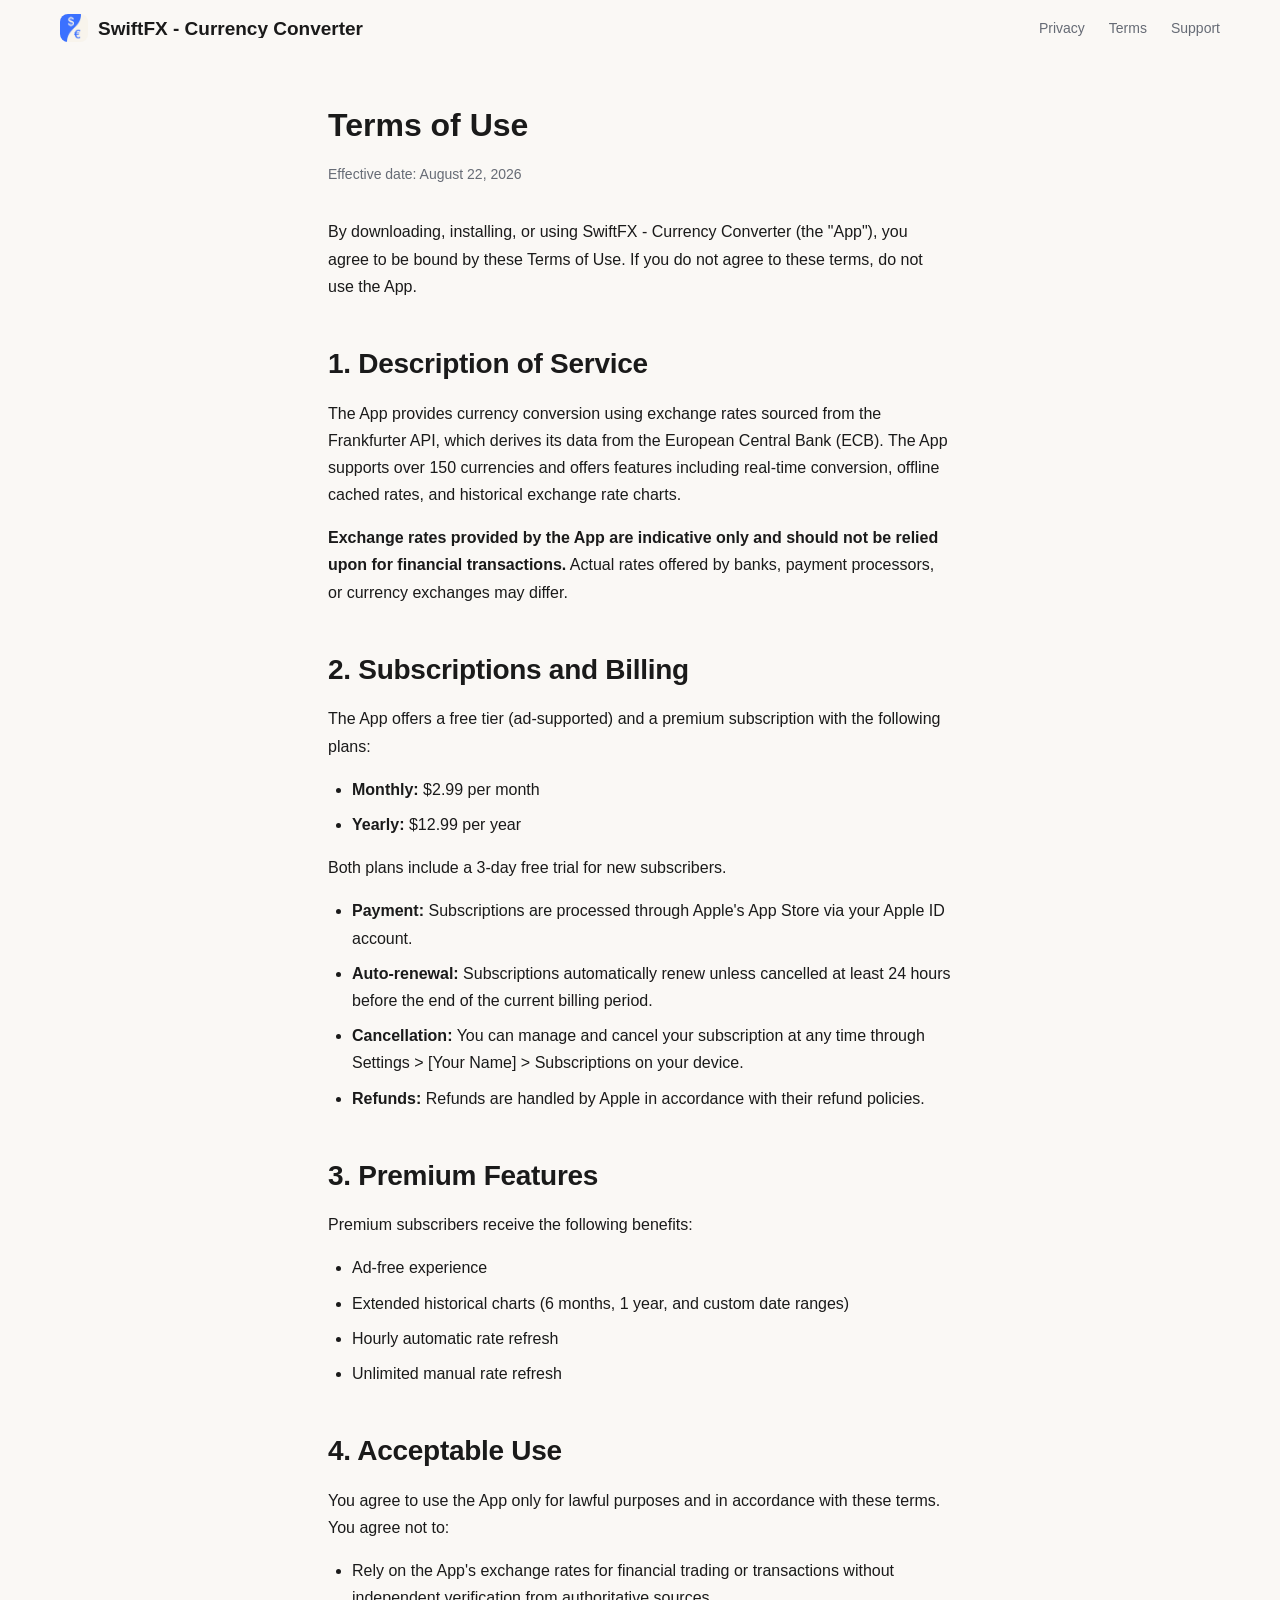
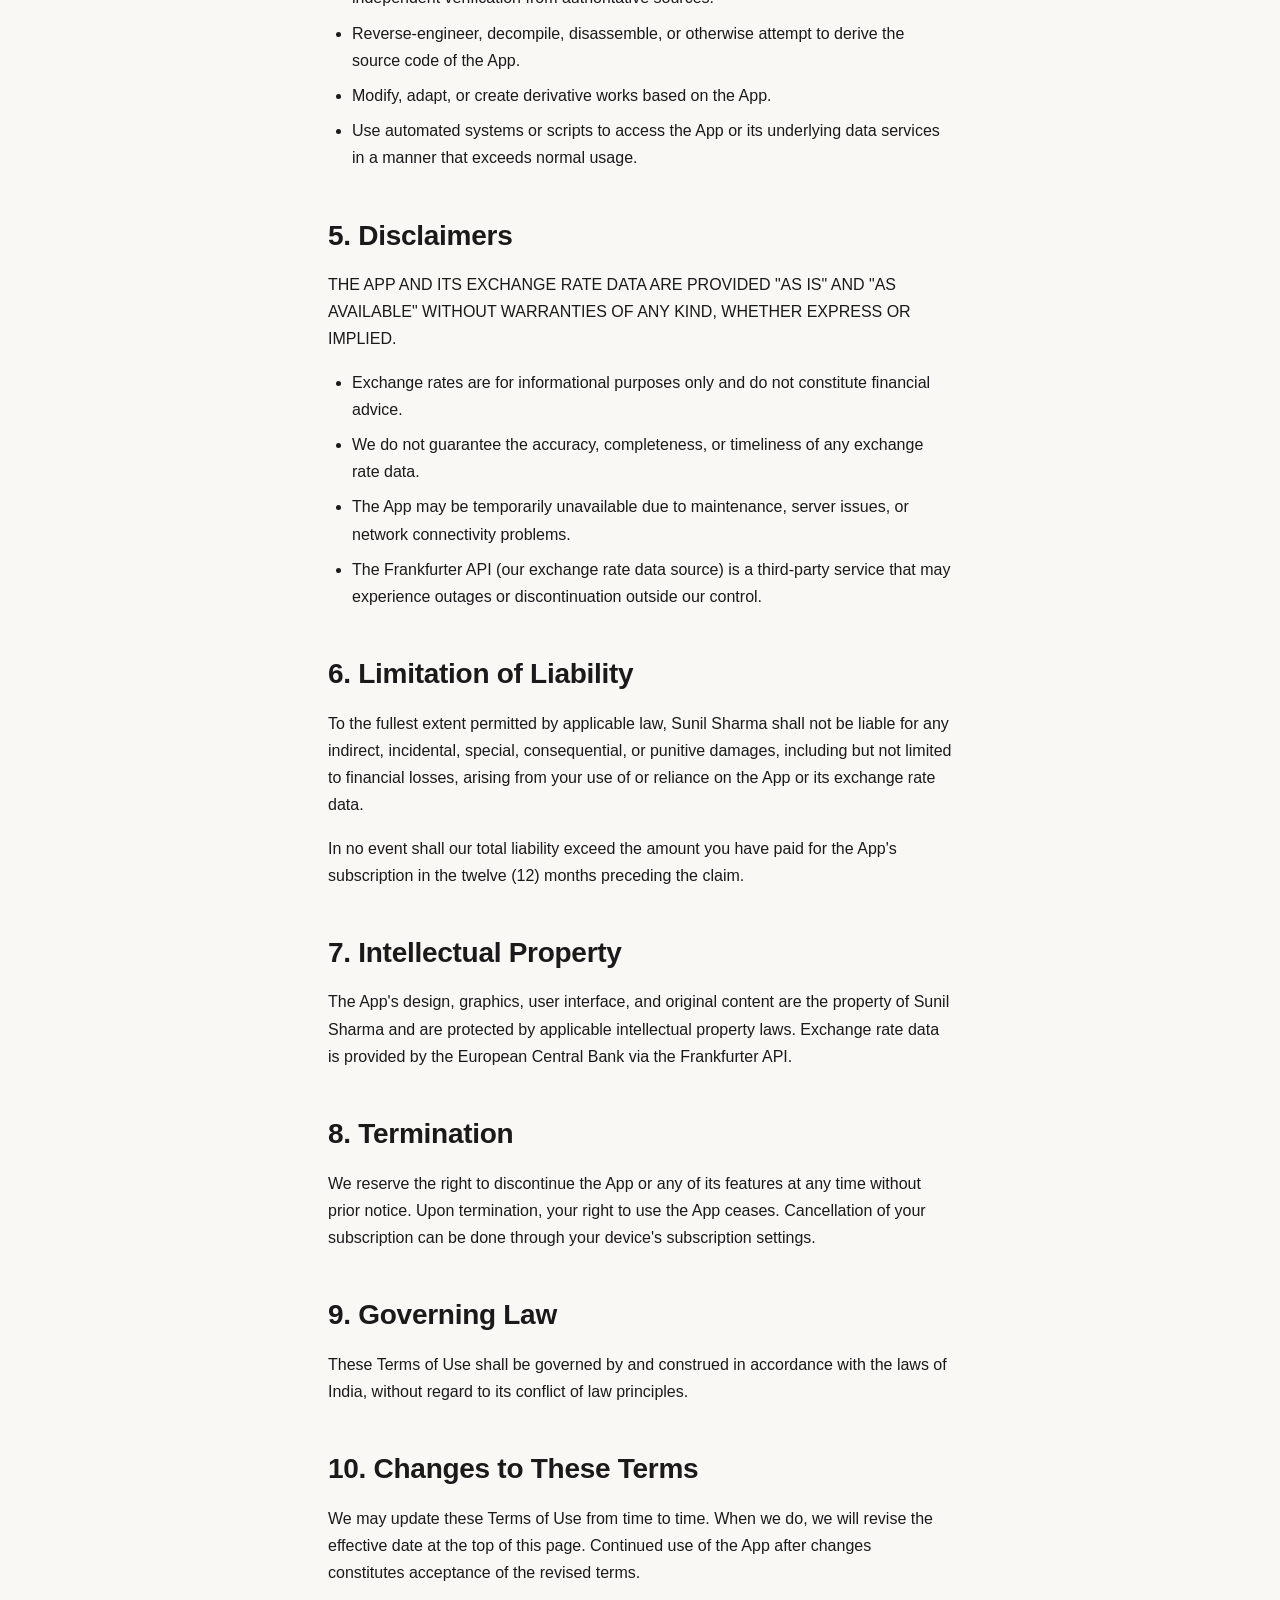
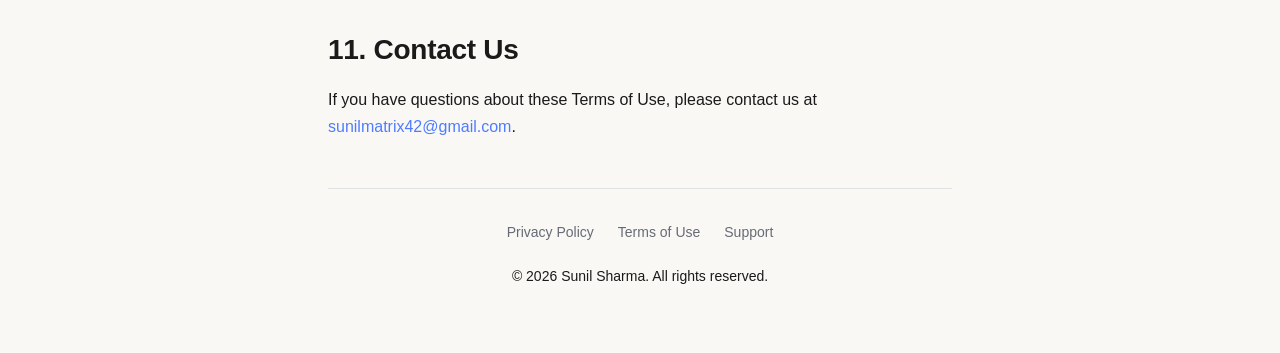
==== terms.html @ 832f6e80 "Initial commit Co-Authored-By: Claude Sonnet 5 <noreply@anthropic.com>" ====
<!DOCTYPE html>
<html lang="en">
<head>
  <meta charset="UTF-8">
  <meta name="viewport" content="width=device-width, initial-scale=1.0">
  <title>Terms of Use — SwiftFX - Currency Converter</title>
  <script src="config.js"></script>
  <link rel="stylesheet" href="style.css">
</head>
<body>

  <nav class="nav" id="site-nav">
    <div class="nav-inner">
      <a href="index.html" class="nav-brand">
        <img src="app-icon.png" alt="" class="nav-logo">
        <span class="nav-brand-full">SwiftFX - Currency Converter</span>
        <span class="nav-brand-short">SwiftFX</span>
      </a>
      <ul class="nav-links">
        <li><a href="privacy.html">Privacy</a></li>
        <li><a href="terms.html">Terms</a></li>
        <li><a href="support.html">Support</a></li>
      </ul>
    </div>
  </nav>

  <div class="container">
    <h1>Terms of Use</h1>
    <p class="subtitle">Effective date: <span data-config="effectiveDate">August 22, 2026</span></p>

    <p>By downloading, installing, or using <span data-config="appName">SwiftFX - Currency Converter</span> (the "App"), you agree to be bound by these Terms of Use. If you do not agree to these terms, do not use the App.</p>

    <h2>1. Description of Service</h2>
    <p>The App provides currency conversion using exchange rates sourced from the Frankfurter API, which derives its data from the European Central Bank (ECB). The App supports over 150 currencies and offers features including real-time conversion, offline cached rates, and historical exchange rate charts.</p>
    <p><strong>Exchange rates provided by the App are indicative only and should not be relied upon for financial transactions.</strong> Actual rates offered by banks, payment processors, or currency exchanges may differ.</p>

    <h2>2. Subscriptions and Billing</h2>
    <p>The App offers a free tier (ad-supported) and a premium subscription with the following plans:</p>
    <ul>
      <li><strong>Monthly:</strong> $2.99 per month</li>
      <li><strong>Yearly:</strong> $12.99 per year</li>
    </ul>
    <p>Both plans include a 3-day free trial for new subscribers.</p>
    <ul>
      <li><strong>Payment:</strong> Subscriptions are processed through Apple's App Store via your Apple ID account.</li>
      <li><strong>Auto-renewal:</strong> Subscriptions automatically renew unless cancelled at least 24 hours before the end of the current billing period.</li>
      <li><strong>Cancellation:</strong> You can manage and cancel your subscription at any time through Settings &gt; [Your Name] &gt; Subscriptions on your device.</li>
      <li><strong>Refunds:</strong> Refunds are handled by Apple in accordance with their refund policies.</li>
    </ul>

    <h2>3. Premium Features</h2>
    <p>Premium subscribers receive the following benefits:</p>
    <ul>
      <li>Ad-free experience</li>
      <li>Extended historical charts (6 months, 1 year, and custom date ranges)</li>
      <li>Hourly automatic rate refresh</li>
      <li>Unlimited manual rate refresh</li>
    </ul>

    <h2>4. Acceptable Use</h2>
    <p>You agree to use the App only for lawful purposes and in accordance with these terms. You agree not to:</p>
    <ul>
      <li>Rely on the App's exchange rates for financial trading or transactions without independent verification from authoritative sources.</li>
      <li>Reverse-engineer, decompile, disassemble, or otherwise attempt to derive the source code of the App.</li>
      <li>Modify, adapt, or create derivative works based on the App.</li>
      <li>Use automated systems or scripts to access the App or its underlying data services in a manner that exceeds normal usage.</li>
    </ul>

    <h2>5. Disclaimers</h2>
    <p>THE APP AND ITS EXCHANGE RATE DATA ARE PROVIDED "AS IS" AND "AS AVAILABLE" WITHOUT WARRANTIES OF ANY KIND, WHETHER EXPRESS OR IMPLIED.</p>
    <ul>
      <li>Exchange rates are for informational purposes only and do not constitute financial advice.</li>
      <li>We do not guarantee the accuracy, completeness, or timeliness of any exchange rate data.</li>
      <li>The App may be temporarily unavailable due to maintenance, server issues, or network connectivity problems.</li>
      <li>The Frankfurter API (our exchange rate data source) is a third-party service that may experience outages or discontinuation outside our control.</li>
    </ul>

    <h2>6. Limitation of Liability</h2>
    <p>To the fullest extent permitted by applicable law, <span data-config="developerName">Sunil Sharma</span> shall not be liable for any indirect, incidental, special, consequential, or punitive damages, including but not limited to financial losses, arising from your use of or reliance on the App or its exchange rate data.</p>
    <p>In no event shall our total liability exceed the amount you have paid for the App's subscription in the twelve (12) months preceding the claim.</p>

    <h2>7. Intellectual Property</h2>
    <p>The App's design, graphics, user interface, and original content are the property of <span data-config="developerName">Sunil Sharma</span> and are protected by applicable intellectual property laws. Exchange rate data is provided by the European Central Bank via the Frankfurter API.</p>

    <h2>8. Termination</h2>
    <p>We reserve the right to discontinue the App or any of its features at any time without prior notice. Upon termination, your right to use the App ceases. Cancellation of your subscription can be done through your device's subscription settings.</p>

    <h2>9. Governing Law</h2>
    <p>These Terms of Use shall be governed by and construed in accordance with the laws of India, without regard to its conflict of law principles.</p>

    <h2>10. Changes to These Terms</h2>
    <p>We may update these Terms of Use from time to time. When we do, we will revise the effective date at the top of this page. Continued use of the App after changes constitutes acceptance of the revised terms.</p>

    <h2>11. Contact Us</h2>
    <p>If you have questions about these Terms of Use, please contact us at <a data-config="contactEmail"></a>.</p>

    <footer class="footer">
      <ul class="footer-links">
        <li><a href="privacy.html">Privacy Policy</a></li>
        <li><a href="terms.html">Terms of Use</a></li>
        <li><a href="support.html">Support</a></li>
      </ul>
      <p>&copy; 2026 <span data-config="developerName">Sunil Sharma</span>. All rights reserved.</p>
    </footer>
  </div>

  <script>
    var siteNav = document.getElementById("site-nav");
    function updateNavScrollState() {
      siteNav.classList.toggle("nav--scrolled", window.scrollY > 8);
    }
    document.addEventListener("scroll", updateNavScrollState, { passive: true });
    updateNavScrollState();
  </script>
</body>
</html>
---- style.css ----
* {
  margin: 0;
  padding: 0;
  box-sizing: border-box;
}

html {
  scroll-behavior: smooth;
}

body {
  font-family:
    -apple-system, BlinkMacSystemFont, "Segoe UI", Roboto, Helvetica, Arial,
    sans-serif;
  background-color: var(--color-background);
  color: var(--color-text-primary);
  line-height: 1.7;
  -webkit-font-smoothing: antialiased;
}

.container {
  max-width: 720px;
  margin: 0 auto;
  padding: 48px 32px;
}

/* Navigation */
.nav {
  position: sticky;
  top: 0;
  z-index: 100;
  background-color: var(--color-background);
  border-bottom: 1px solid transparent;
  padding: 14px 32px;
  transition:
    background-color 0.2s ease,
    border-color 0.2s ease,
    box-shadow 0.2s ease;
}

.nav--scrolled {
  background-color: rgba(250, 248, 245, 0.8);
  backdrop-filter: blur(8px);
  -webkit-backdrop-filter: blur(8px);
  border-bottom-color: var(--color-divider);
  box-shadow: 0 4px 16px -8px rgba(0, 0, 0, 0.12);
}

.nav-inner {
  max-width: 1160px;
  margin: 0 auto;
  display: flex;
  align-items: center;
  justify-content: space-between;
  gap: 24px;
}

.nav-brand {
  display: flex;
  align-items: center;
  gap: 10px;
  min-width: 0;
  font-size: 19px;
  font-weight: 700;
  line-height: 1;
  color: var(--color-text-primary);
  text-decoration: none;
}

.nav-brand span {
  overflow: hidden;
  text-overflow: ellipsis;
  white-space: nowrap;
}

.nav-brand-short {
  display: none;
}

.nav-logo {
  flex-shrink: 0;
  width: 28px;
  height: 28px;
  border-radius: 8px;
  object-fit: contain;
}

.nav-links {
  display: flex;
  flex-shrink: 0;
  align-items: center;
  gap: 24px;
  margin: 0;
  padding: 0;
  list-style: none;
  line-height: 1;
}

.nav-links li {
  margin: 0;
}

.nav-links a {
  font-size: 14px;
  color: var(--color-text-secondary);
  text-decoration: none;
}

.nav-links a:hover {
  color: var(--color-primary);
}

/* Typography */
h1 {
  font-size: 32px;
  font-weight: 700;
  line-height: 1.3;
  margin-bottom: 16px;
}

h2 {
  font-size: 28px;
  font-weight: 700;
  letter-spacing: -0.01em;
  margin-top: 40px;
  margin-bottom: 12px;
}

.eyebrow {
  font-size: 13px;
  font-weight: 700;
  letter-spacing: 0.08em;
  text-transform: uppercase;
  color: var(--color-primary);
  margin-bottom: 8px;
}

.section-heading {
  text-align: center;
  max-width: 560px;
  margin: 0 auto 40px;
}

.section-heading h2 {
  margin-top: 0;
}

.section-subtext {
  font-size: 18px;
  color: var(--color-text-secondary);
  margin-bottom: 0;
}

h3 {
  font-size: 18px;
  font-weight: 600;
  margin-top: 28px;
  margin-bottom: 8px;
}

p {
  margin-bottom: 16px;
  color: var(--color-text-primary);
}

/* Links */
a {
  color: var(--color-primary);
  text-decoration: none;
}

a:hover {
  text-decoration: underline;
}

/* Lists */
ul,
ol {
  margin-bottom: 16px;
  padding-left: 24px;
}

li {
  margin-bottom: 8px;
}

/* Effective date / subtitle */
.subtitle {
  color: var(--color-text-secondary);
  font-size: 14px;
  margin-bottom: 32px;
}

/* Cards */
.card {
  background-color: var(--color-surface);
  border: 1px solid var(--color-divider);
  border-radius: 12px;
  padding: 24px;
  margin-bottom: 16px;
}

/* Feature grid (marketing page) */
.features-section {
  background-color: var(--color-background);
  padding: 40px 32px;
  scroll-margin-top: 72px;
}

.features-section h2 {
  font-size: 42px;
}

.features-grid {
  display: grid;
  grid-template-columns: repeat(auto-fit, minmax(220px, 1fr));
  gap: 20px;
}

.feature-card {
  background-color: var(--color-surface);
  border: 1px solid var(--color-divider);
  border-radius: 16px;
  padding: 28px 24px;
  text-align: center;
  box-shadow: 0 2px 8px -4px rgba(0, 0, 0, 0.06);
  transition:
    transform 0.2s ease,
    box-shadow 0.2s ease;
}

.feature-card:hover {
  transform: translateY(-4px);
  box-shadow: 0 16px 32px -16px rgba(0, 0, 0, 0.16);
}

.feature-icon {
  display: flex;
  align-items: center;
  justify-content: center;
  width: 56px;
  height: 56px;
  margin: 0 auto 16px;
  border-radius: 14px;
  background-color: var(--color-source-card);
  font-size: 26px;
}

.feature-card h3 {
  margin-top: 0;
  font-size: 16px;
}

.feature-card p {
  font-size: 14px;
  color: var(--color-text-secondary);
  margin-bottom: 0;
}

/* Hero section (marketing page) */
.hero-split {
  padding: 64px 32px;
}

.hero-split-inner {
  width: fit-content;
  max-width: 100%;
  margin: 0 auto;
  display: grid;
  grid-template-columns: minmax(0, 440px) minmax(0, 280px);
  align-items: center;
  gap: 64px;
}

.hero-content h1 {
  font-size: 52px;
  margin-bottom: 20px;
}

.hero-content h1 .accent {
  color: var(--color-primary);
}

.hero-description {
  font-size: 18px;
  color: var(--color-text-secondary);
  margin-bottom: 28px;
}

.hero-stats {
  display: flex;
  gap: 32px;
  margin-top: 40px;
}

.hero-stat {
  padding-right: 32px;
  border-right: 1px solid var(--color-divider);
}

.hero-stat:last-child {
  border-right: none;
  padding-right: 0;
}

.hero-stat-value {
  font-size: 24px;
  font-weight: 700;
}

.hero-stat-label {
  font-size: 13px;
  color: var(--color-text-secondary);
}

.hero-visual {
  display: flex;
  justify-content: center;
}

.hero-phone-image {
  width: 100%;
  max-width: 280px;
  height: auto;
  border-radius: 24px;
  border: 1px solid var(--color-divider);
  box-shadow: 0 24px 48px -12px rgba(0, 0, 0, 0.18);
}

/* CTA button */
.cta-button {
  display: inline-block;
  background-color: var(--color-primary);
  color: var(--color-surface);
  padding: 14px 32px;
  border-radius: 12px;
  font-size: 16px;
  font-weight: 600;
  text-decoration: none;
  box-shadow: 0 8px 20px -8px rgba(79, 124, 255, 0.5);
  transition:
    transform 0.2s ease,
    box-shadow 0.2s ease,
    opacity 0.2s ease;
}

.cta-button:hover {
  opacity: 0.95;
  transform: translateY(-2px);
  box-shadow: 0 12px 24px -8px rgba(79, 124, 255, 0.55);
  text-decoration: none;
}

.cta-button-large {
  padding: 18px 44px;
  font-size: 18px;
}

/* Closing CTA section */
.cta-section {
  background-color: var(--color-background);
  padding: 16px 32px 40px;
  text-align: center;
}

.cta-section h2 {
  max-width: 640px;
  margin: 0 auto 32px;
  font-size: 42px;
}

/* Footer */
.footer {
  border-top: 1px solid var(--color-divider);
  margin-top: 48px;
  padding: 32px 0 0;
  text-align: center;
  color: var(--color-text-secondary);
  font-size: 14px;
}

.screenshots-section + .container .footer {
  margin-top: 0;
}

.footer-links {
  display: flex;
  justify-content: center;
  gap: 24px;
  margin-bottom: 12px;
  list-style: none;
  padding: 0;
}

.footer-links a {
  color: var(--color-text-secondary);
  text-decoration: none;
}

.footer-links a:hover {
  color: var(--color-primary);
}

/* Screenshots section */
.screenshots-section {
  background-color: var(--color-background);
  padding: 16px 32px 80px;
  scroll-margin-top: 72px;
  text-align: center;
}

.screenshots-section h2 {
  font-size: 42px;
}

.screenshots-grid {
  display: grid;
  grid-template-columns: repeat(2, minmax(0, 1fr));
  gap: 32px;
  max-width: 840px;
  margin: 0 auto;
  justify-items: center;
}

.screenshots-grid img {
  width: 100%;
  max-width: 360px;
  height: auto;
  border-radius: 16px;
  border: 1px solid var(--color-divider);
  box-shadow: 0 24px 48px -20px rgba(0, 0, 0, 0.18);
}

@media (max-width: 560px) {
  .screenshots-grid {
    grid-template-columns: 1fr;
  }

  .screenshots-grid img {
    max-width: 320px;
  }
}

.placeholder-text {
  color: var(--color-text-secondary);
  font-size: 14px;
  font-style: italic;
}

/* FAQ section */
.faq-item {
  margin-bottom: 24px;
}

.faq-item h3 {
  margin-top: 0;
  margin-bottom: 4px;
}

.faq-item p {
  color: var(--color-text-secondary);
  margin-bottom: 0;
}

/* Responsive */
@media (max-width: 700px) {
  .nav-brand-full {
    display: none;
  }

  .nav-brand-short {
    display: inline;
  }
}

@media (max-width: 900px) {
  .hero-split-inner {
    grid-template-columns: 1fr;
    gap: 40px;
    text-align: center;
  }

  .hero-content h1 {
    font-size: 40px;
  }

  .hero-stats {
    justify-content: center;
  }

  .hero-visual {
    order: -1;
  }

  .hero-phone-image {
    max-width: 300px;
  }
}

@media (max-width: 480px) {
  .container {
    padding: 32px 16px;
  }

  .hero-split {
    padding: 40px 16px;
  }

  .hero-content h1 {
    font-size: 30px;
  }

  .hero-stats {
    gap: 16px;
  }

  .hero-stat {
    padding-right: 16px;
  }

  .nav-links {
    gap: 16px;
  }

  .nav-brand span {
    font-size: 15px;
  }

  h1 {
    font-size: 26px;
  }

  h2 {
    font-size: 20px;
  }

  .features-section h2,
  .screenshots-section h2 {
    font-size: 26px;
  }

  .features-section,
  .screenshots-section {
    padding: 48px 16px;
  }

  .cta-section {
    padding: 8px 16px 32px;
  }

  .cta-section h2 {
    font-size: 26px;
  }

  .cta-button-large {
    padding: 16px 32px;
    font-size: 16px;
  }

  .section-heading {
    margin-bottom: 28px;
  }
}

/* Wider screens: scale up side padding to match */
@media (min-width: 1200px) {
  .container,
  .nav,
  .hero-split,
  .features-section,
  .screenshots-section,
  .cta-section {
    padding-left: 48px;
    padding-right: 48px;
  }
}

@media (min-width: 1600px) {
  .container,
  .nav,
  .hero-split,
  .features-section,
  .screenshots-section,
  .cta-section {
    padding-left: 64px;
    padding-right: 64px;
  }
}
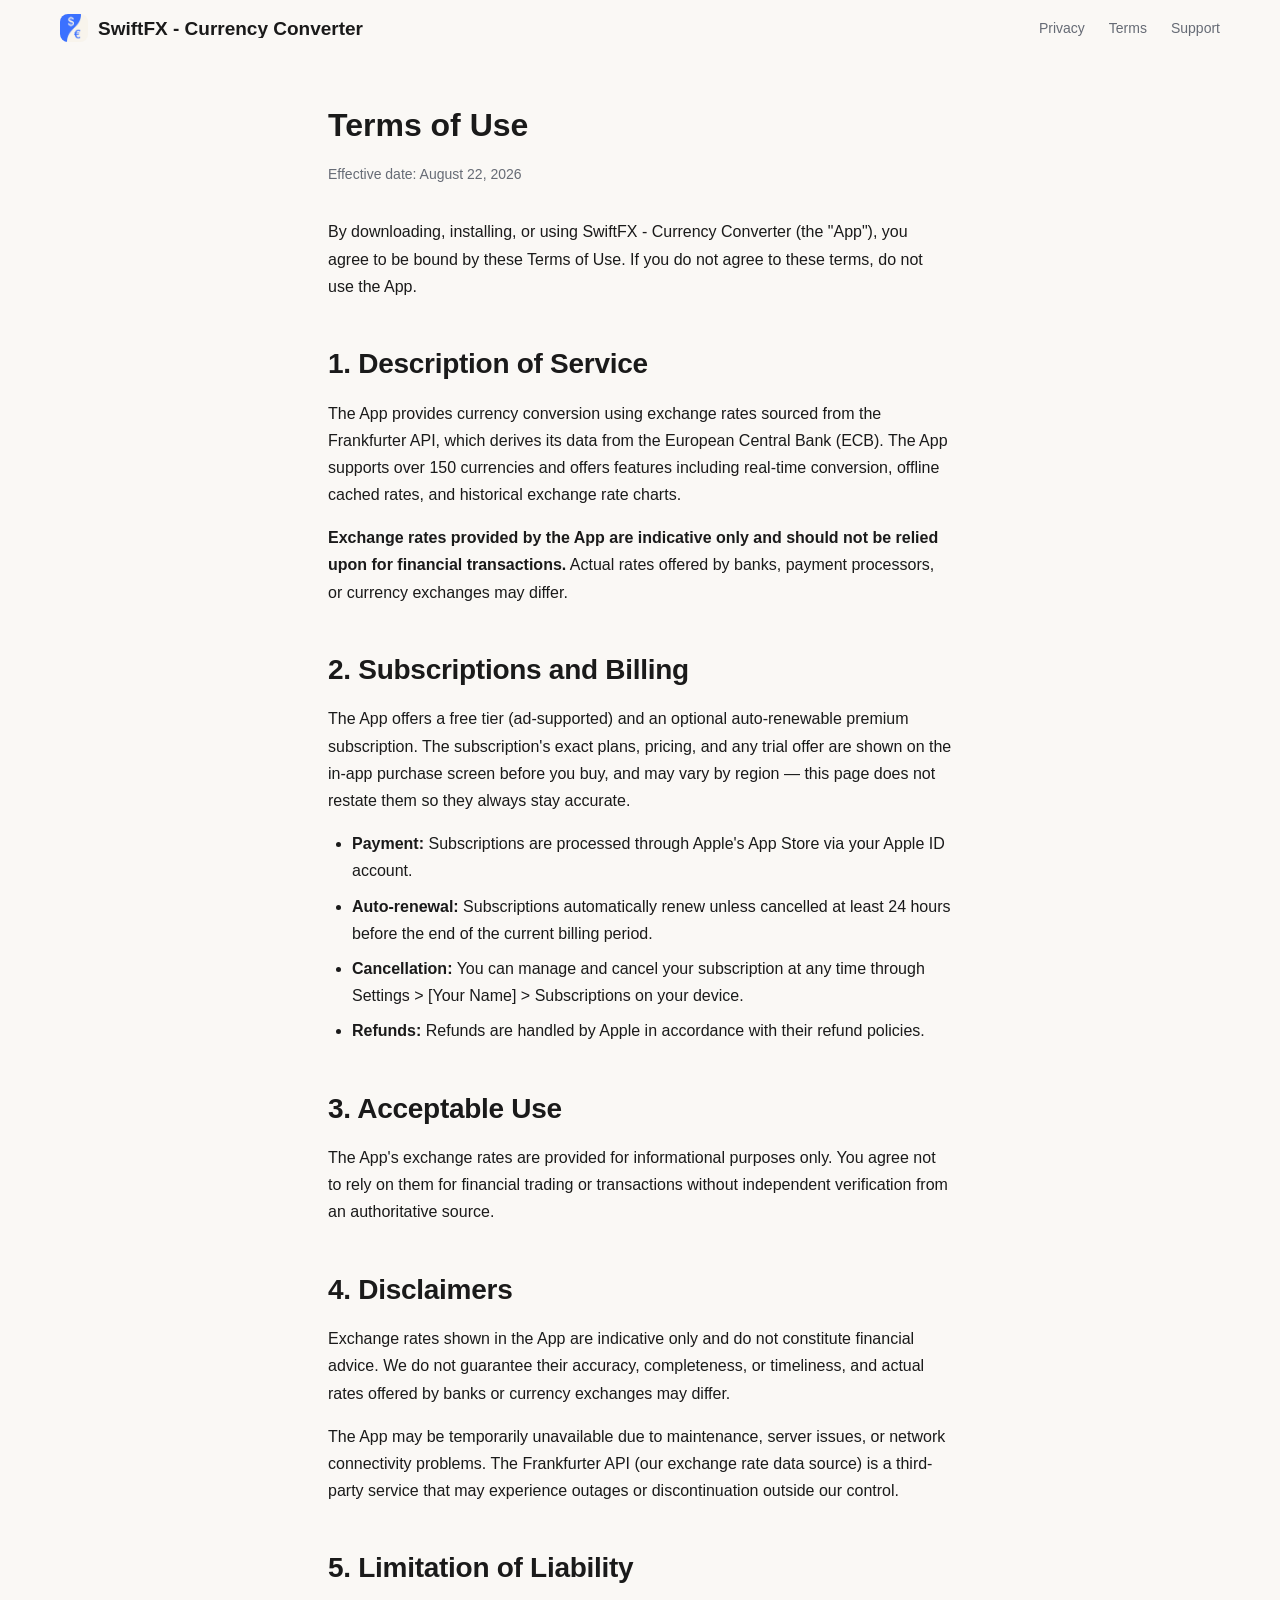
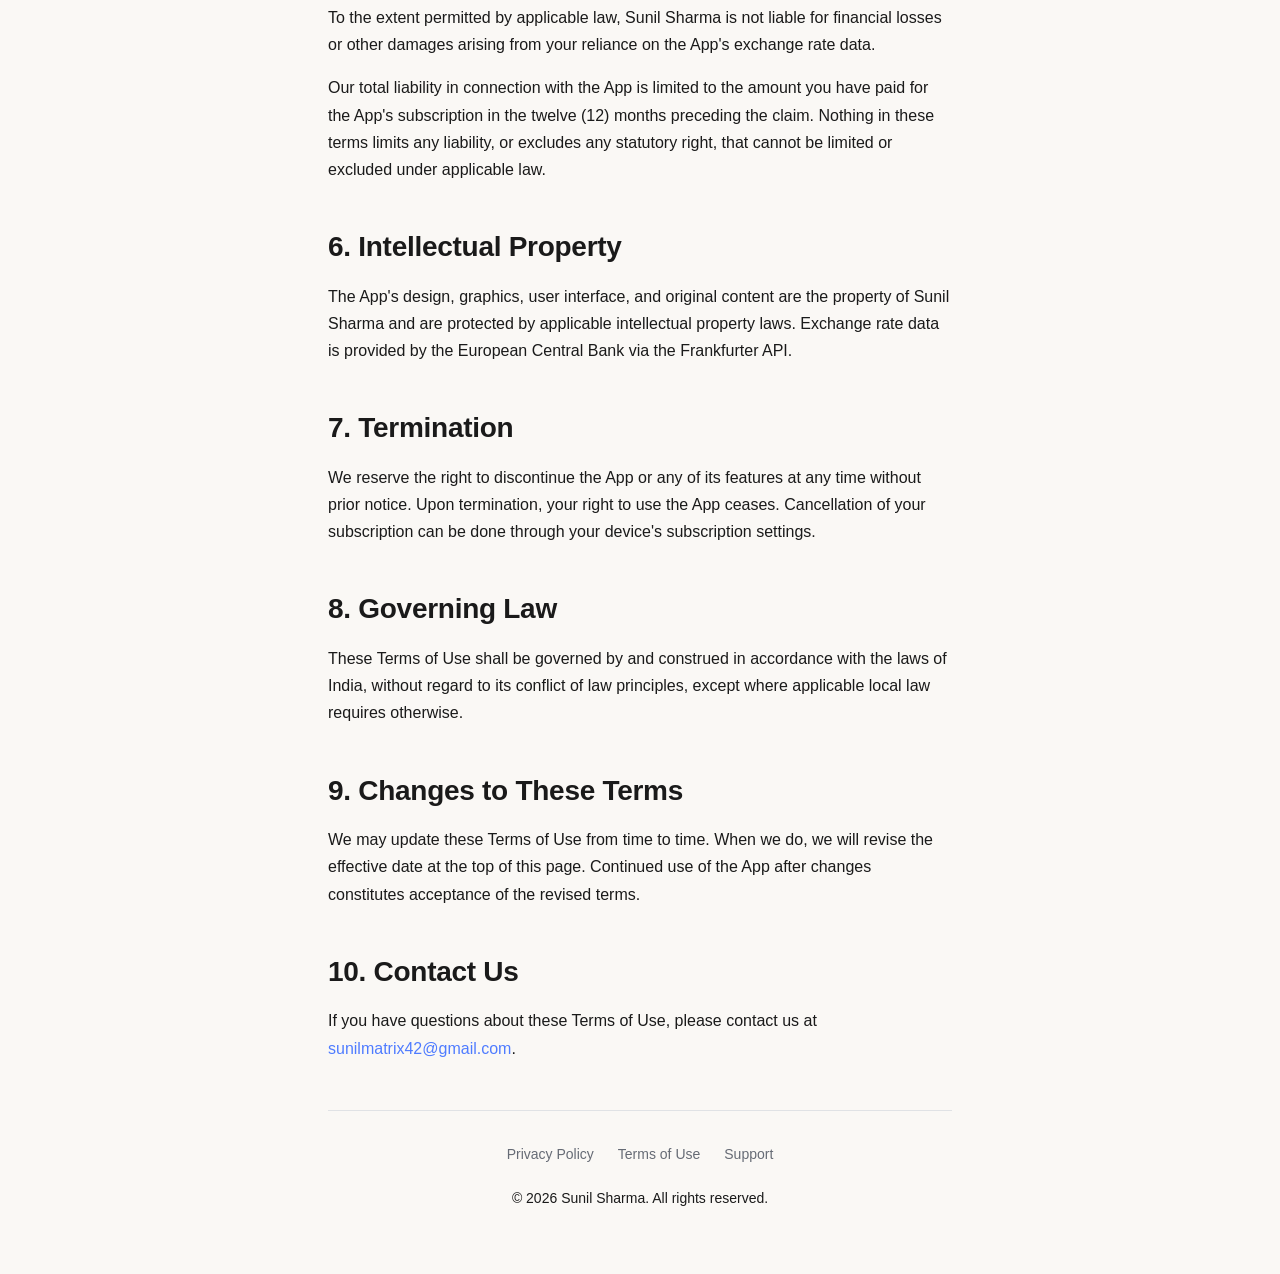
==== commit 72dd68ac: "Trim Terms of Use: remove hardcoded prices, drop marketing section Removes region-specific subscript" ====
--- a/terms.html
+++ b/terms.html
@@ -35,12 +35,7 @@
     <p><strong>Exchange rates provided by the App are indicative only and should not be relied upon for financial transactions.</strong> Actual rates offered by banks, payment processors, or currency exchanges may differ.</p>
 
     <h2>2. Subscriptions and Billing</h2>
-    <p>The App offers a free tier (ad-supported) and a premium subscription with the following plans:</p>
-    <ul>
-      <li><strong>Monthly:</strong> $2.99 per month</li>
-      <li><strong>Yearly:</strong> $12.99 per year</li>
-    </ul>
-    <p>Both plans include a 3-day free trial for new subscribers.</p>
+    <p>The App offers a free tier (ad-supported) and an optional auto-renewable premium subscription. The subscription's exact plans, pricing, and any trial offer are shown on the in-app purchase screen before you buy, and may vary by region — this page does not restate them so they always stay accurate.</p>
     <ul>
       <li><strong>Payment:</strong> Subscriptions are processed through Apple's App Store via your Apple ID account.</li>
       <li><strong>Auto-renewal:</strong> Subscriptions automatically renew unless cancelled at least 24 hours before the end of the current billing period.</li>
@@ -48,50 +43,30 @@
       <li><strong>Refunds:</strong> Refunds are handled by Apple in accordance with their refund policies.</li>
     </ul>
 
-    <h2>3. Premium Features</h2>
-    <p>Premium subscribers receive the following benefits:</p>
-    <ul>
-      <li>Ad-free experience</li>
-      <li>Extended historical charts (6 months, 1 year, and custom date ranges)</li>
-      <li>Hourly automatic rate refresh</li>
-      <li>Unlimited manual rate refresh</li>
-    </ul>
+    <h2>3. Acceptable Use</h2>
+    <p>The App's exchange rates are provided for informational purposes only. You agree not to rely on them for financial trading or transactions without independent verification from an authoritative source.</p>
 
-    <h2>4. Acceptable Use</h2>
-    <p>You agree to use the App only for lawful purposes and in accordance with these terms. You agree not to:</p>
-    <ul>
-      <li>Rely on the App's exchange rates for financial trading or transactions without independent verification from authoritative sources.</li>
-      <li>Reverse-engineer, decompile, disassemble, or otherwise attempt to derive the source code of the App.</li>
-      <li>Modify, adapt, or create derivative works based on the App.</li>
-      <li>Use automated systems or scripts to access the App or its underlying data services in a manner that exceeds normal usage.</li>
-    </ul>
+    <h2>4. Disclaimers</h2>
+    <p>Exchange rates shown in the App are indicative only and do not constitute financial advice. We do not guarantee their accuracy, completeness, or timeliness, and actual rates offered by banks or currency exchanges may differ.</p>
+    <p>The App may be temporarily unavailable due to maintenance, server issues, or network connectivity problems. The Frankfurter API (our exchange rate data source) is a third-party service that may experience outages or discontinuation outside our control.</p>
 
-    <h2>5. Disclaimers</h2>
-    <p>THE APP AND ITS EXCHANGE RATE DATA ARE PROVIDED "AS IS" AND "AS AVAILABLE" WITHOUT WARRANTIES OF ANY KIND, WHETHER EXPRESS OR IMPLIED.</p>
-    <ul>
-      <li>Exchange rates are for informational purposes only and do not constitute financial advice.</li>
-      <li>We do not guarantee the accuracy, completeness, or timeliness of any exchange rate data.</li>
-      <li>The App may be temporarily unavailable due to maintenance, server issues, or network connectivity problems.</li>
-      <li>The Frankfurter API (our exchange rate data source) is a third-party service that may experience outages or discontinuation outside our control.</li>
-    </ul>
+    <h2>5. Limitation of Liability</h2>
+    <p>To the extent permitted by applicable law, <span data-config="developerName">Sunil Sharma</span> is not liable for financial losses or other damages arising from your reliance on the App's exchange rate data.</p>
+    <p>Our total liability in connection with the App is limited to the amount you have paid for the App's subscription in the twelve (12) months preceding the claim. Nothing in these terms limits any liability, or excludes any statutory right, that cannot be limited or excluded under applicable law.</p>
 
-    <h2>6. Limitation of Liability</h2>
-    <p>To the fullest extent permitted by applicable law, <span data-config="developerName">Sunil Sharma</span> shall not be liable for any indirect, incidental, special, consequential, or punitive damages, including but not limited to financial losses, arising from your use of or reliance on the App or its exchange rate data.</p>
-    <p>In no event shall our total liability exceed the amount you have paid for the App's subscription in the twelve (12) months preceding the claim.</p>
-
-    <h2>7. Intellectual Property</h2>
+    <h2>6. Intellectual Property</h2>
     <p>The App's design, graphics, user interface, and original content are the property of <span data-config="developerName">Sunil Sharma</span> and are protected by applicable intellectual property laws. Exchange rate data is provided by the European Central Bank via the Frankfurter API.</p>
 
-    <h2>8. Termination</h2>
+    <h2>7. Termination</h2>
     <p>We reserve the right to discontinue the App or any of its features at any time without prior notice. Upon termination, your right to use the App ceases. Cancellation of your subscription can be done through your device's subscription settings.</p>
 
-    <h2>9. Governing Law</h2>
-    <p>These Terms of Use shall be governed by and construed in accordance with the laws of India, without regard to its conflict of law principles.</p>
+    <h2>8. Governing Law</h2>
+    <p>These Terms of Use shall be governed by and construed in accordance with the laws of India, without regard to its conflict of law principles, except where applicable local law requires otherwise.</p>
 
-    <h2>10. Changes to These Terms</h2>
+    <h2>9. Changes to These Terms</h2>
     <p>We may update these Terms of Use from time to time. When we do, we will revise the effective date at the top of this page. Continued use of the App after changes constitutes acceptance of the revised terms.</p>
 
-    <h2>11. Contact Us</h2>
+    <h2>10. Contact Us</h2>
     <p>If you have questions about these Terms of Use, please contact us at <a data-config="contactEmail"></a>.</p>
 
     <footer class="footer">
